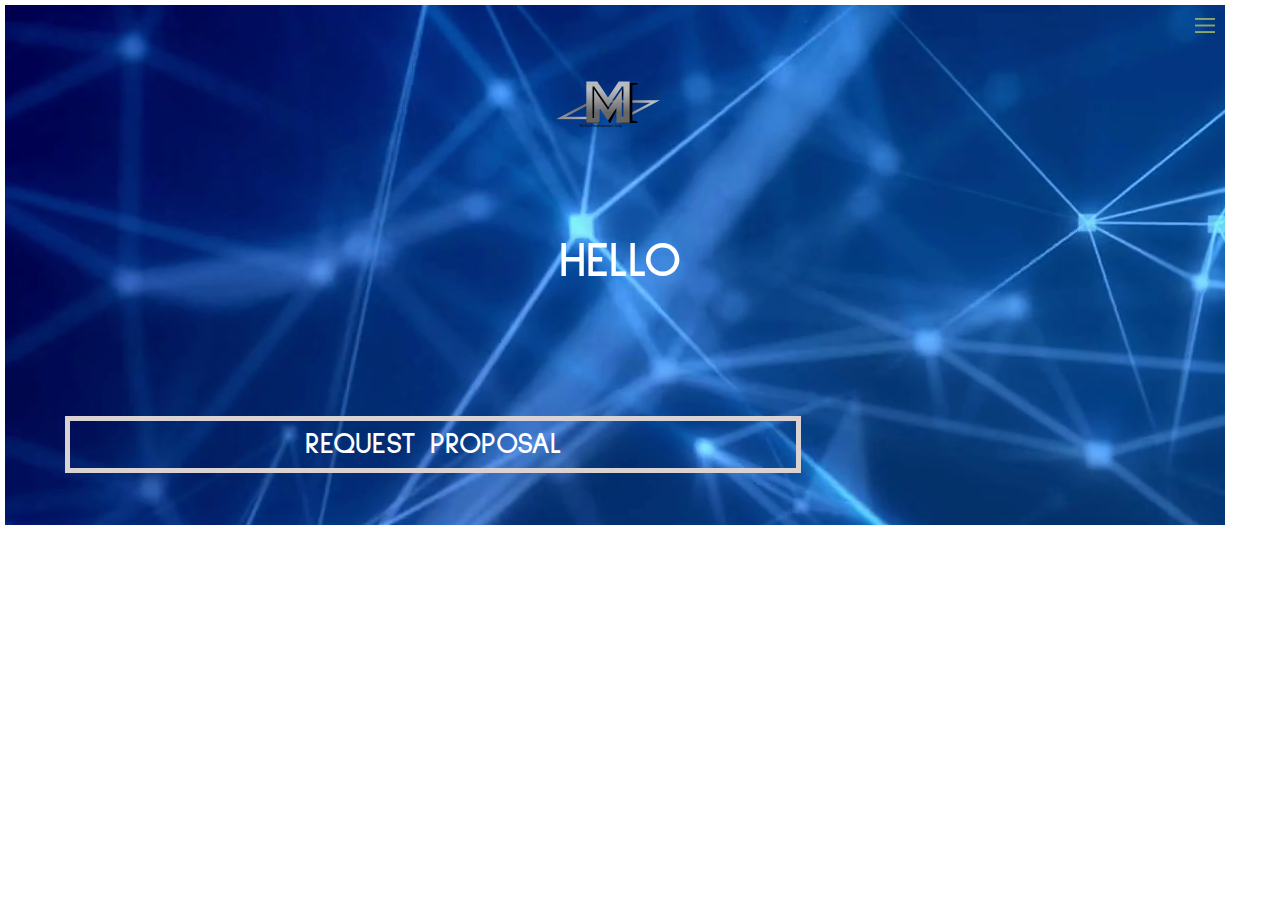
==== portfolio.html @ 7f3394c4 "Done 3/4 of mobile website" ====
<html lang="en">
<head>
    <meta charset="UTF-8">
    <meta name="viewport" content="width=device-width, initial-scale=1.0">
    <meta http-equiv="X-UA-Compatible" content="ie=edge">
    <link rel="stylesheet" href="css/main.css">
    <link href="https://fonts.googleapis.com/css?family=Roboto+Condensed&display=swap" rel="stylesheet">
    <link href="https://fonts.googleapis.com/css?family=Sulphur+Point&display=swap" rel="stylesheet">
    <title>Portfolio</title>
</head>
<body>
    <div class="container">
            <header class="mainHeader">
                    <nav class="MainNav">
                            <button id="button"></button>
    
                     <div id="burgerCon">
                     <ul id="burgerMenu">
                        <li><a href="index.html">Home</a></li>
                        <li><a href="portfolio.html">Portfolio</a></li>
                    </ul>
                    </div>
                    </nav>
                    <div class="logo">
                            <img src="images/portfolio_metallic.svg" alt="logo">
                        </div>
                <h2>HELLO</h2>
                <h3>REQUEST PROPOSAL</h3>
            </header>
---- css/main.css ----
.container {
  max-width: 1200px;
  margin: 0px 0 20px 0px;
  padding: 5px;
  font-family: 'Sulphur Point', sans-serif;
}

body {
  margin: 0 auto;
  font-family: 'Sulphur Point', sans-serif;
  color: white;
}

.mainHeader {
  background-image: url(../images/bkg.png);
  width: 100%;
  background-repeat: no-repeat;
  height: 500px;
  padding: 10px;
  margin-bottom: 50px;
}

.mainHeader .mainNav {
  display: -webkit-box;
  display: -ms-flexbox;
  display: flex;
  -webkit-box-orient: vertical;
  -webkit-box-direction: normal;
      -ms-flex-direction: column;
          flex-direction: column;
}

.mainHeader .mainNav button {
  background: url(../images/menu.svg) center no-repeat;
  width: 20px;
  height: 20px;
  border: 0;
  -webkit-transition: all 400ms ease;
  transition: all 400ms ease;
  margin-left: auto;
  /*push menu to the far right*/
}

.mainHeader .mainNav button.expanded {
  -webkit-transform: rotate(90deg);
          transform: rotate(90deg);
}

.mainHeader .mainNav li a {
  display: block;
  padding: 10px 0 10px 0;
  /*trbl*/
  color: #8ea76d;
  text-align: center;
}

.mainHeader .mainNav li {
  border-bottom: 1px solid #efefef;
}

.mainHeader .mainNav li:first-child {
  border-top: 1px solid #efefef;
}

.mainHeader .mainNav li:last-child {
  margin-bottom: 10px;
}

.mainHeader #burgerCon {
  margin-top: 20px;
  display: none;
}

.mainHeader #burgerCon.slideToggle {
  display: block;
}

.mainHeader h2 {
  text-align: center;
  font-size: 50px;
  margin-left: 10px;
}

.mainHeader h3 {
  text-align: center;
  margin-top: 120px;
  border: 5px solid #dad3d3;
  width: 60%;
  margin-left: 50px;
  font-size: 30px;
  padding: 3px;
  margin-bottom: 50px;
}

.mainHeader .logo {
  margin-right: auto;
}

.mainHeader .logo img {
  width: 100%;
  height: 150px;
}

.content {
  margin-top: 20px;
  color: black;
}

.content .info h2 {
  font-size: 30px;
  text-align: center;
  margin-top: 20px;
  margin-bottom: 50px;
}

.content .info h3 {
  font-size: 23px;
  text-align: center;
  margin-top: 20px;
  text-decoration: underline;
  border-bottom-color: 2px solid;
  border-bottom-color: #e922a6;
  margin-bottom: 30px;
}

.content .info .text {
  text-align: center;
  padding: 5px;
  font-size: 18px;
  margin-right: 15px;
  margin-left: 15px;
  margin-bottom: 30px;
}

.content-two {
  margin-top: 40px;
}

.content-two .info-two img {
  width: 100%;
}

.content-two .info-two a {
  -webkit-box-align: center;
      -ms-flex-align: center;
          align-items: center;
  color: black;
  -webkit-box-pack: center;
      -ms-flex-pack: center;
          justify-content: center;
}

#mainContact {
  text-align: center;
  color: black;
  font-family: 'Sulphur Point', sans-serif;
}

#mainContact h2 {
  text-align: center;
  font-size: 30px;
}

#mainContact input[type=text], #mainContact select, #mainContact textarea {
  width: 100%;
  display: block;
  margin-top: 20px;
  margin-left: 10px;
  margin-bottom: 20px;
  padding: 10px;
  background-color: #efefef;
  border: 1px solid #999;
  -webkit-box-shadow: 5px 5px 5px rgba(60, 60, 60, 0.2) inset;
          box-shadow: 5px 5px 5px rgba(60, 60, 60, 0.2) inset;
}
/*# sourceMappingURL=main.css.map */
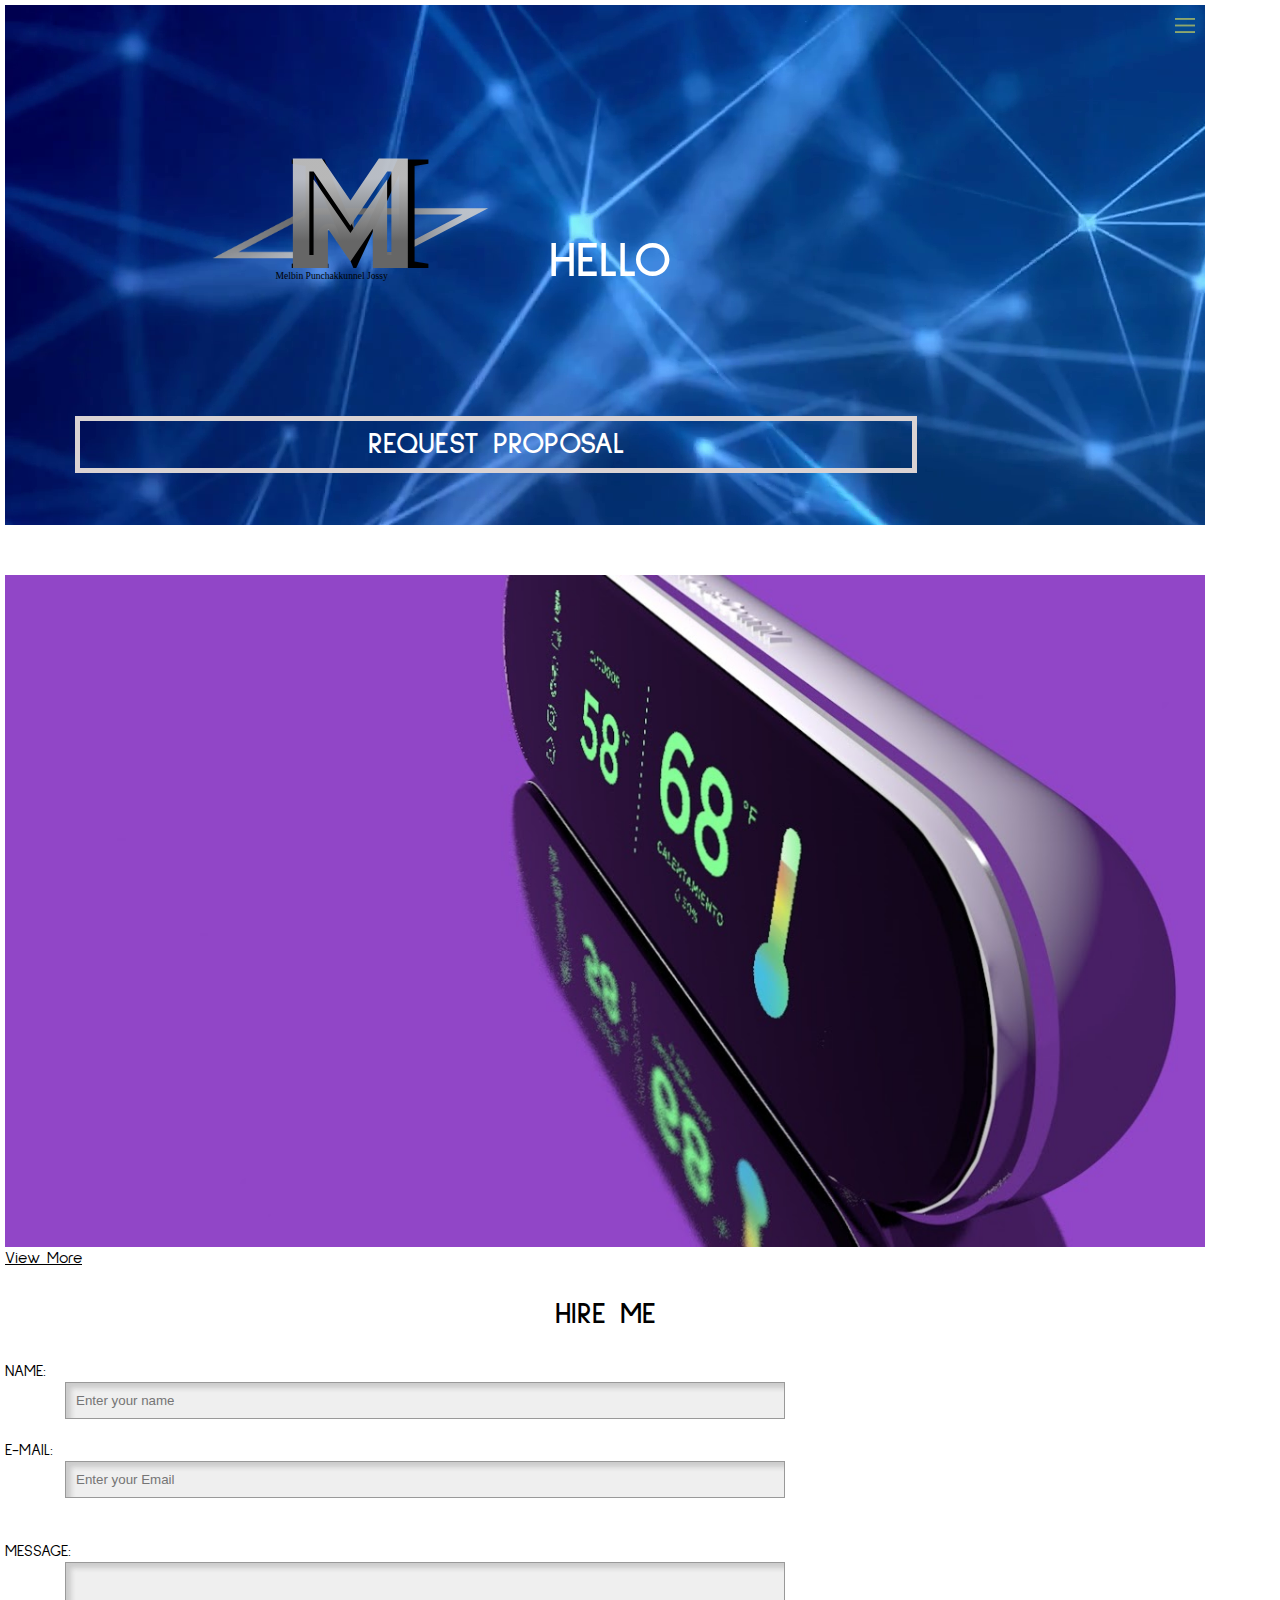
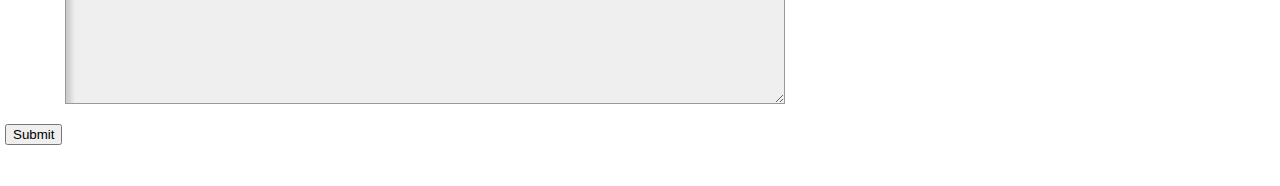
==== commit 99757956: "made some changes" ====
--- a/portfolio.html
+++ b/portfolio.html
@@ -27,5 +27,37 @@
                 <h2>HELLO</h2>
                 <h3>REQUEST PROPOSAL</h3>
             </header>
+            <section class="content-two">
+                <div class="info-two">
+                    <img src="images/resume_bg.jpg" alt="resume">
+                    <a href="#">View More</a>
+                </div>
+            </section>
 
+            <section id="mainContact"> 
+                    <h2>HIRE ME</h2>
+            <section class="contactArea">
+                <form class="contactForm" action="form.php" method="post">
+                        <label class="tags" for="name">NAME:</label>
+                        <input type="text" required id="name" name="fullName" size="30" placeholder="Enter your name">
+                        
+                        <label class="tags" for="email">E-MAIL:</label>
+                        <input type="text" required id="email" size="30" placeholder="Enter your Email">
+    
+                          <br>
+                        
+                        <label for="comment">MESSAGE: </label>
+                        <textarea name="comments" id="comment" required cols="50" rows="8"></textarea>
+                        
+                        <!-- <label for="human">Enter Code Below: (required)</label>
+                        <input type="text" required id="human" size="30" placeholder="CapTcHA"> -->
+                       
+                        <input id="submit" type="submit" value="Submit">
+                </form>
+        </section>
+     
+</div>
+<script src="js/main.js"></script>
+</body>
+</html>
     --- a/css/main.css
+++ b/css/main.css
@@ -13,7 +13,12 @@
 
 .mainHeader {
   background-image: url(../images/bkg.png);
-  width: 100%;
+  -webkit-box-align: center;
+      -ms-flex-align: center;
+          align-items: center;
+  -webkit-box-pack: center;
+      -ms-flex-pack: center;
+          justify-content: center;
   background-repeat: no-repeat;
   height: 500px;
   padding: 10px;
@@ -93,12 +98,9 @@
 }
 
 .mainHeader .logo {
-  margin-right: auto;
-}
-
-.mainHeader .logo img {
+  margin-bottom: 40px;
+  height: 150px;
   width: 100%;
-  height: 150px;
 }
 
 .content {
@@ -106,7 +108,7 @@
   color: black;
 }
 
-.content .info h2 {
+.content h2 {
   font-size: 30px;
   text-align: center;
   margin-top: 20px;
@@ -141,17 +143,11 @@
 }
 
 .content-two .info-two a {
-  -webkit-box-align: center;
-      -ms-flex-align: center;
-          align-items: center;
   color: black;
-  -webkit-box-pack: center;
-      -ms-flex-pack: center;
-          justify-content: center;
+  text-align: center;
 }
 
 #mainContact {
-  text-align: center;
   color: black;
   font-family: 'Sulphur Point', sans-serif;
 }
@@ -162,10 +158,9 @@
 }
 
 #mainContact input[type=text], #mainContact select, #mainContact textarea {
-  width: 100%;
+  width: 60%;
   display: block;
-  margin-top: 20px;
-  margin-left: 10px;
+  margin-left: 60px;
   margin-bottom: 20px;
   padding: 10px;
   background-color: #efefef;
@@ -173,4 +168,57 @@
   -webkit-box-shadow: 5px 5px 5px rgba(60, 60, 60, 0.2) inset;
           box-shadow: 5px 5px 5px rgba(60, 60, 60, 0.2) inset;
 }
+
+@media screen and (min-width: 380px) {
+  .mainHeader h3 {
+    margin-left: 65px;
+  }
+  .mainHeader .logo {
+    width: 60%;
+    margin: 0 0 20px 0;
+  }
+}
+
+@media screen and (min-width: 440px) {
+  .mainHeader h3 {
+    margin-left: 60px;
+    width: 70%;
+  }
+}
+
+@media screen and (min-width: 600px) {
+  .content .flex {
+    display: -webkit-box;
+    display: -ms-flexbox;
+    display: flex;
+    -webkit-box-orient: horizontal;
+    -webkit-box-direction: normal;
+        -ms-flex-direction: row;
+            flex-direction: row;
+    -ms-flex-pack: distribute;
+        justify-content: space-around;
+  }
+  .content .flex .info .text {
+    padding: 5px;
+    text-align: center;
+    width: 300px;
+  }
+  .content .flex2 {
+    display: -webkit-box;
+    display: -ms-flexbox;
+    display: flex;
+    -webkit-box-orient: horizontal;
+    -webkit-box-direction: normal;
+        -ms-flex-direction: row;
+            flex-direction: row;
+    -webkit-box-pack: space-evenly;
+        -ms-flex-pack: space-evenly;
+            justify-content: space-evenly;
+  }
+  .content .flex2 .info .text {
+    padding: 5px;
+    text-align: center;
+    width: 300px;
+  }
+}
 /*# sourceMappingURL=main.css.map */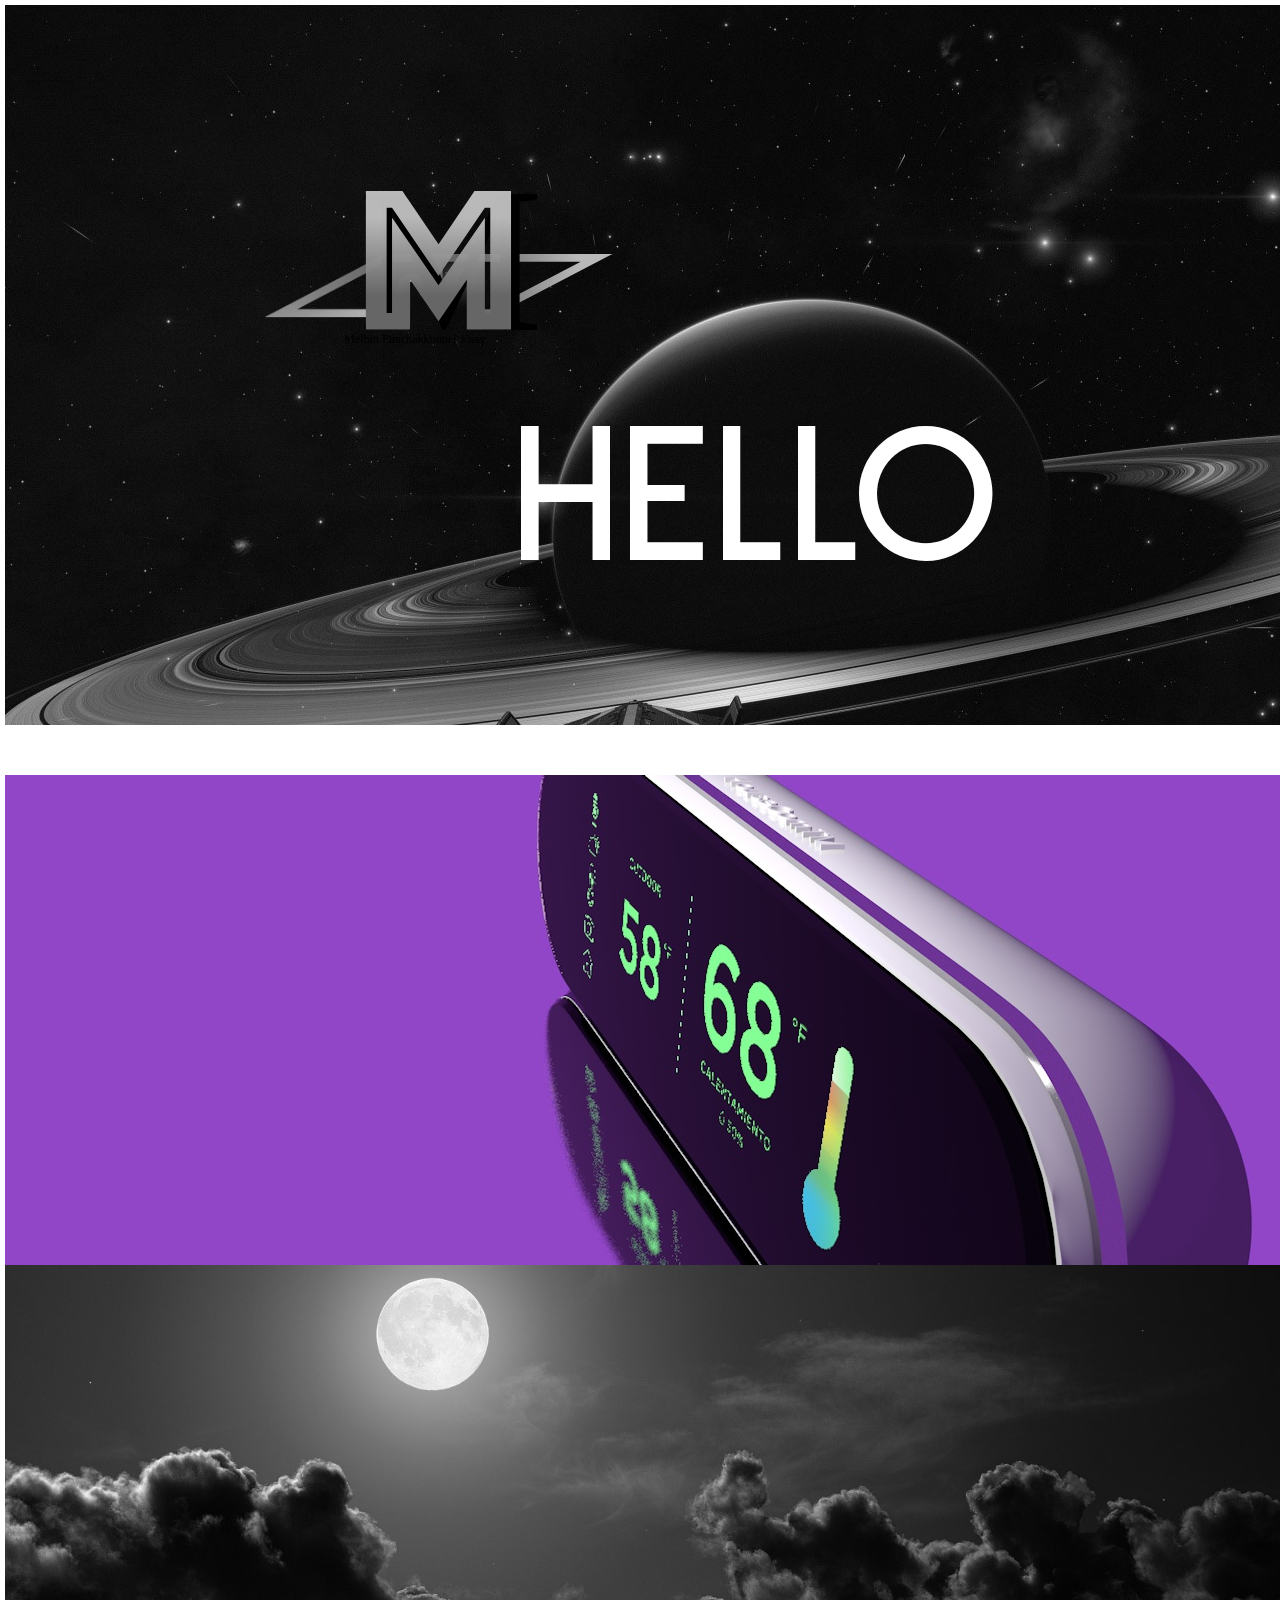
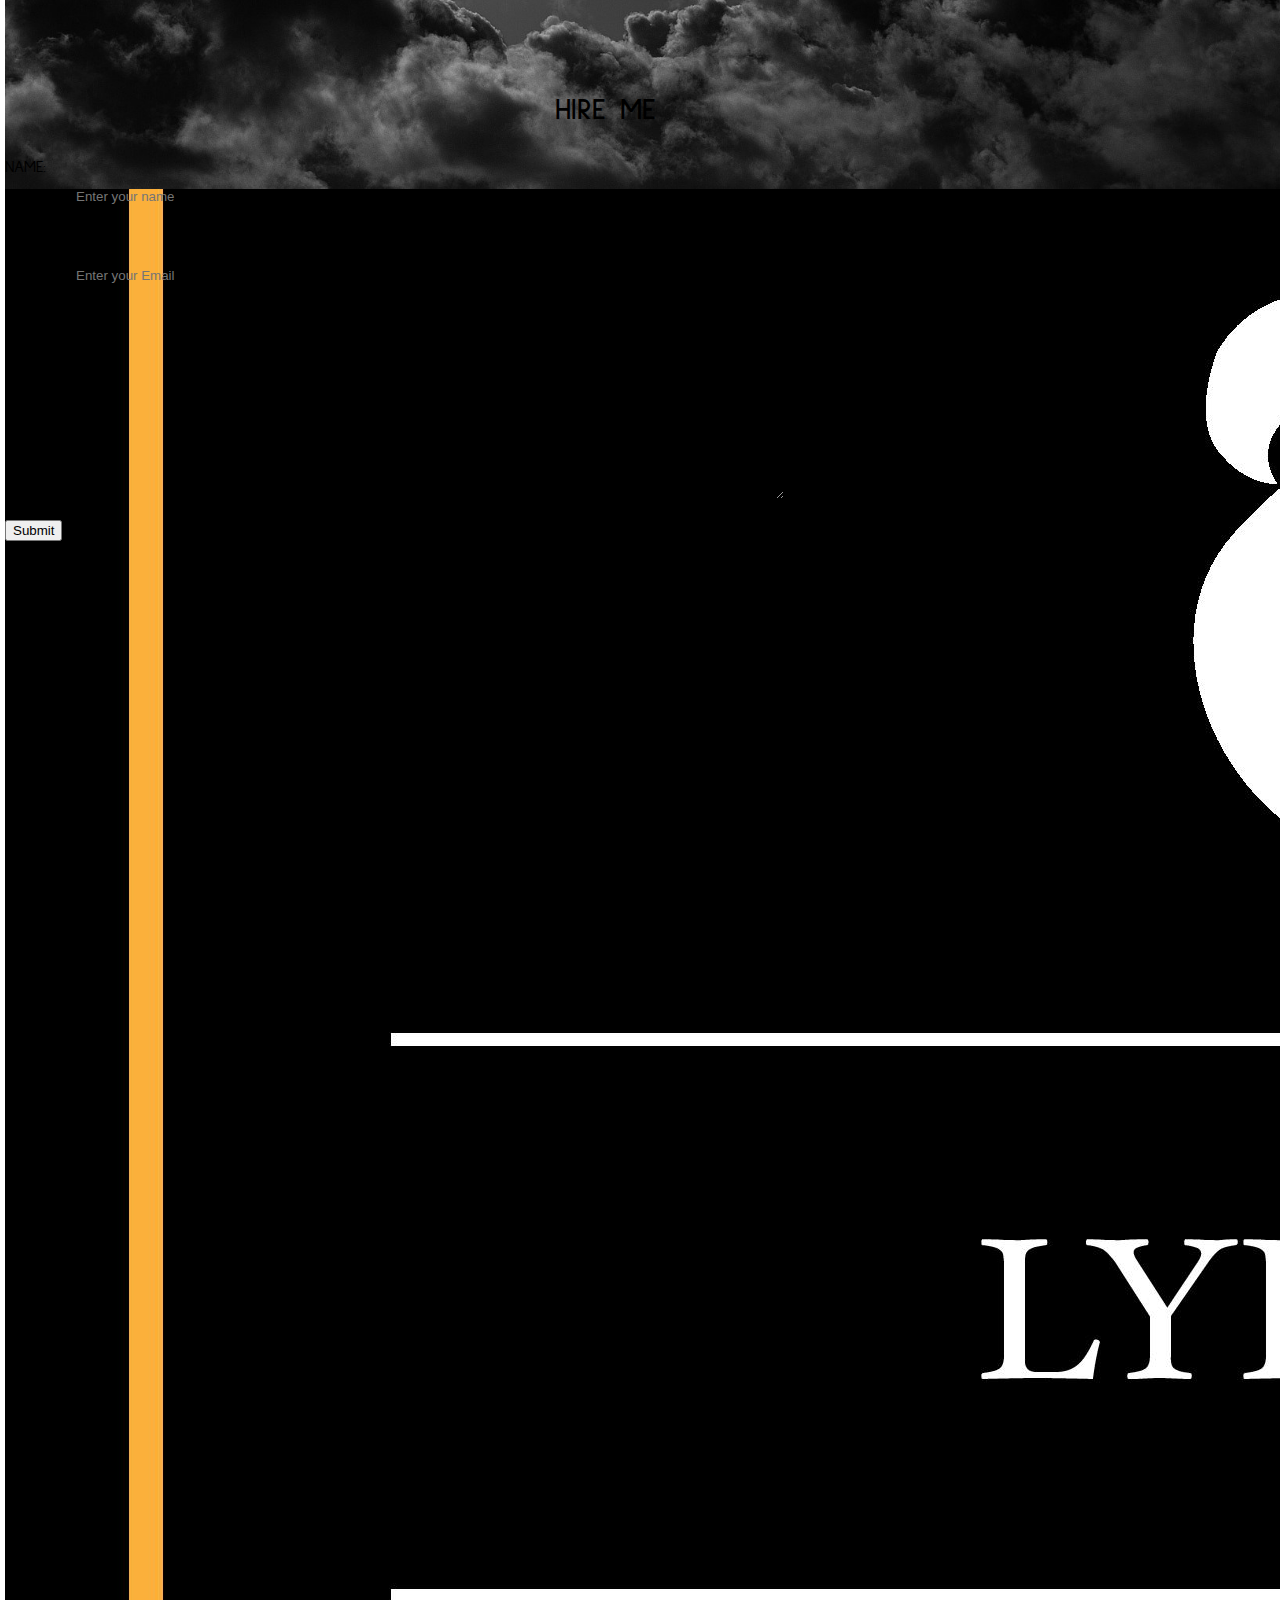
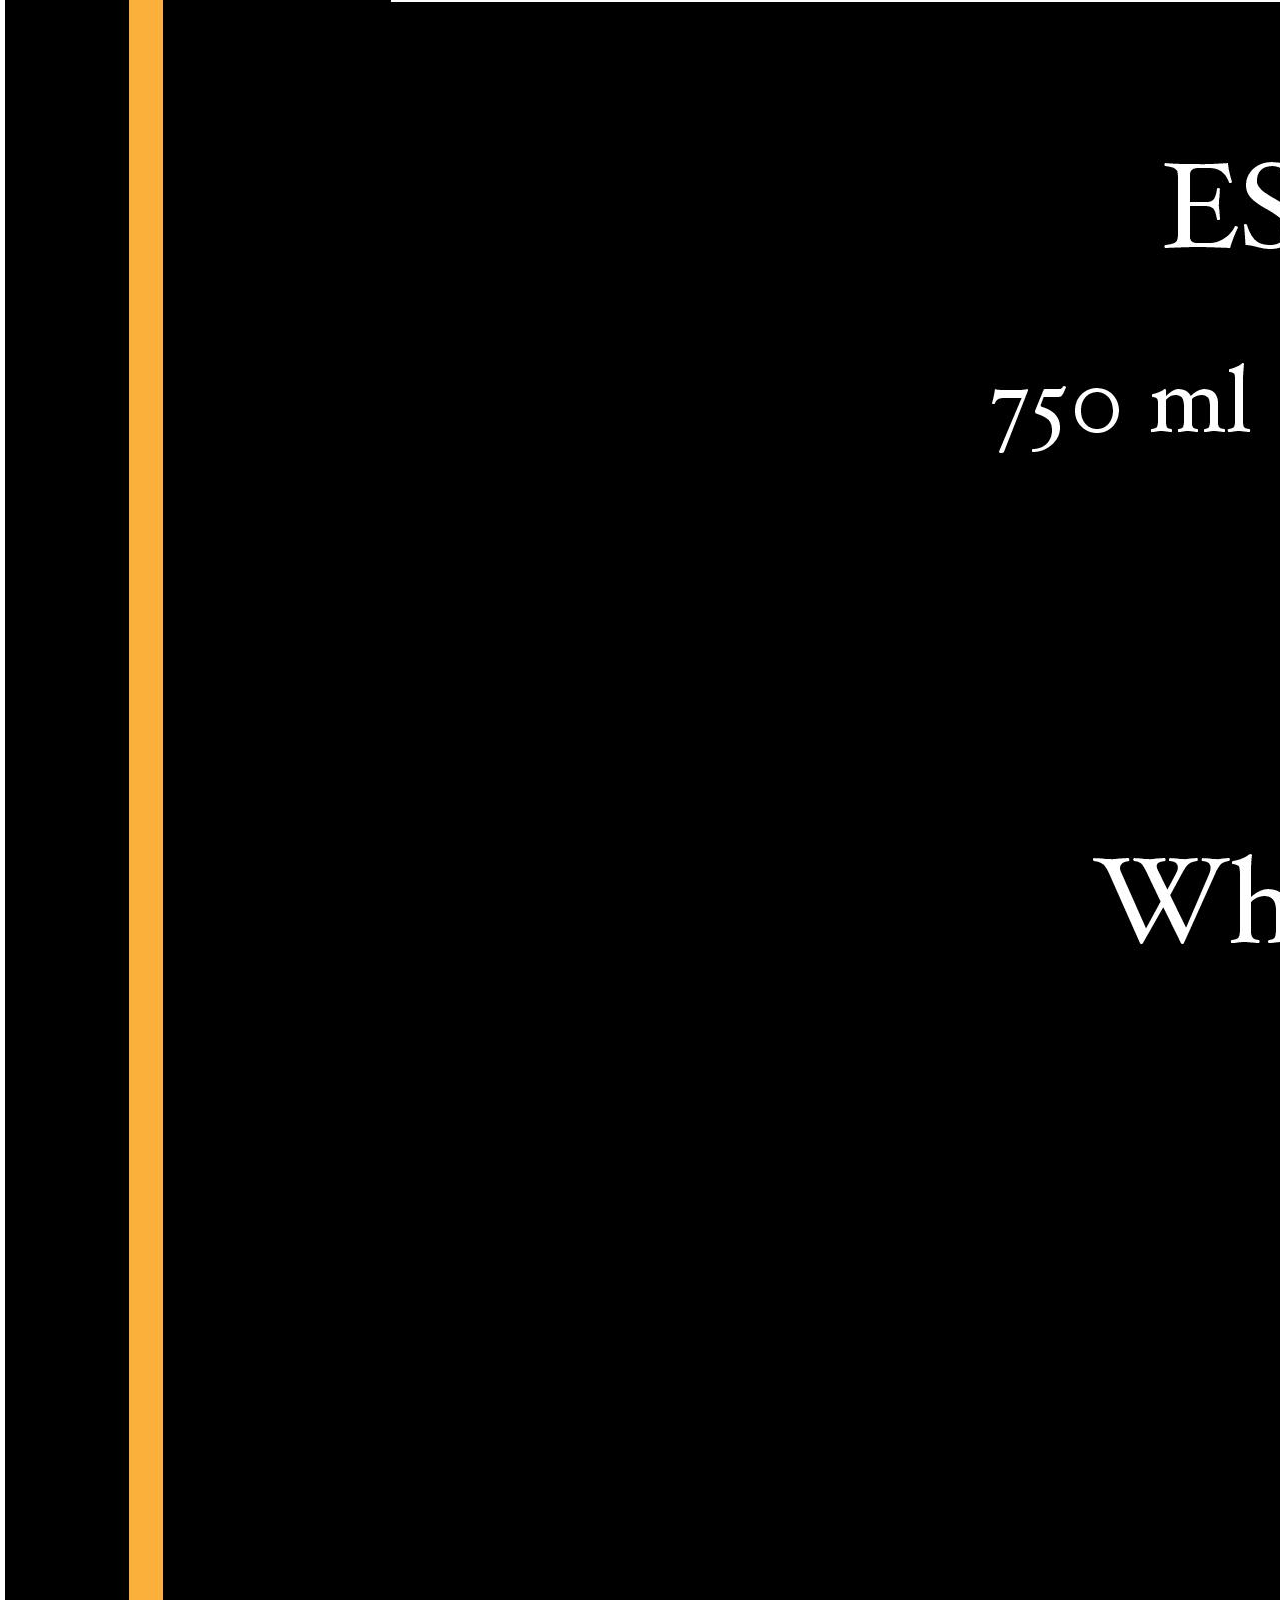
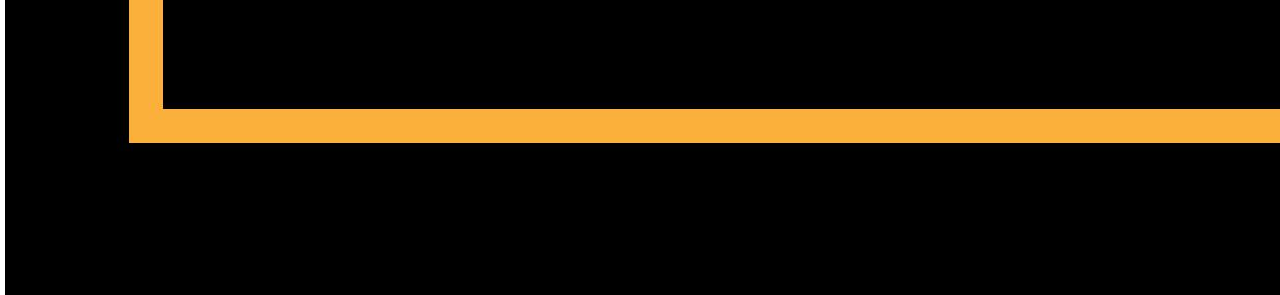
==== commit 3df79ca1: "added portfolio images" ====
--- a/portfolio.html
+++ b/portfolio.html
@@ -27,6 +27,13 @@
                 <h2>HELLO</h2>
                 <h3>REQUEST PROPOSAL</h3>
             </header>
+
+            <section class="works">
+                <div class="info-work">
+                    <img src="images/housecom.jpg" alt="peice1">
+                    <img src="images/label.jpg">
+                </div>
+            </section>
             <section class="content-two">
                 <div class="info-two">
                     <img src="images/resume_bg.jpg" alt="resume">
--- a/css/main.css
+++ b/css/main.css
@@ -23,6 +23,7 @@
   height: 500px;
   padding: 10px;
   margin-bottom: 50px;
+  width: fit-content;
 }
 
 .mainHeader .mainNav {
@@ -86,6 +87,13 @@
   margin-left: 10px;
 }
 
+.mainHeader h2:hover {
+  -webkit-transform: scale(1.3);
+  -ms-transform: scale(1.3);
+  transform: scale(1.3);
+  transition: all .5s linear
+}
+
 .mainHeader h3 {
   text-align: center;
   margin-top: 120px;
@@ -97,6 +105,10 @@
   margin-bottom: 50px;
 }
 
+.mainHeader h3:hover {
+  background: red;
+}
+
 .mainHeader .logo {
   margin-bottom: 40px;
   height: 150px;
@@ -114,6 +126,8 @@
   margin-top: 20px;
   margin-bottom: 50px;
 }
+
+
 
 .content .info h3 {
   font-size: 23px;
@@ -136,6 +150,10 @@
 
 .content-two {
   margin-top: 40px;
+}
+
+.content-two .info-two {
+  background-image: url(../images/resume_bg.jpg);
 }
 
 .content-two .info-two img {
@@ -167,6 +185,10 @@
   border: 1px solid #999;
   -webkit-box-shadow: 5px 5px 5px rgba(60, 60, 60, 0.2) inset;
           box-shadow: 5px 5px 5px rgba(60, 60, 60, 0.2) inset;
+}
+
+.works .info-work {
+  height: 50%;
 }
 
 @media screen and (min-width: 380px) {
@@ -221,4 +243,53 @@
     width: 300px;
   }
 }
-/*# sourceMappingURL=main.css.map */+/*# sourceMappingURL=main.css.map */
+
+@media screen and (min-width: 600px) {
+  .mainHeader {
+    width: 1490px;
+    height: 700px;     
+    }
+
+    .mainHeader h2 {
+      text-align: center;
+      font-size: 200px;
+      margin-right: 20px;
+      margin-top: 180px;
+    }
+
+    .mainHeader h3 {
+      margin-left: auto;
+      margin-bottom: 100px;
+      width: 20%;
+    }
+
+    .content h2 {
+      font-size: 70px;
+      text-align: center;
+      margin-left: 320px;
+    }
+
+    .content .flex {
+      margin-left: 300px;
+    }
+
+    .content .flex2 {
+      margin-left: 300px;
+      margin-top: 60px;
+    }
+
+    .content-two .info-two {
+      width: 1510px;
+      height: 400px;
+    }
+
+    .content-two .info-two h2 {
+      color: white;
+      margin-left: 480px;
+      font-size: 50px;
+      padding: 120px;
+    }
+  }
+}
+
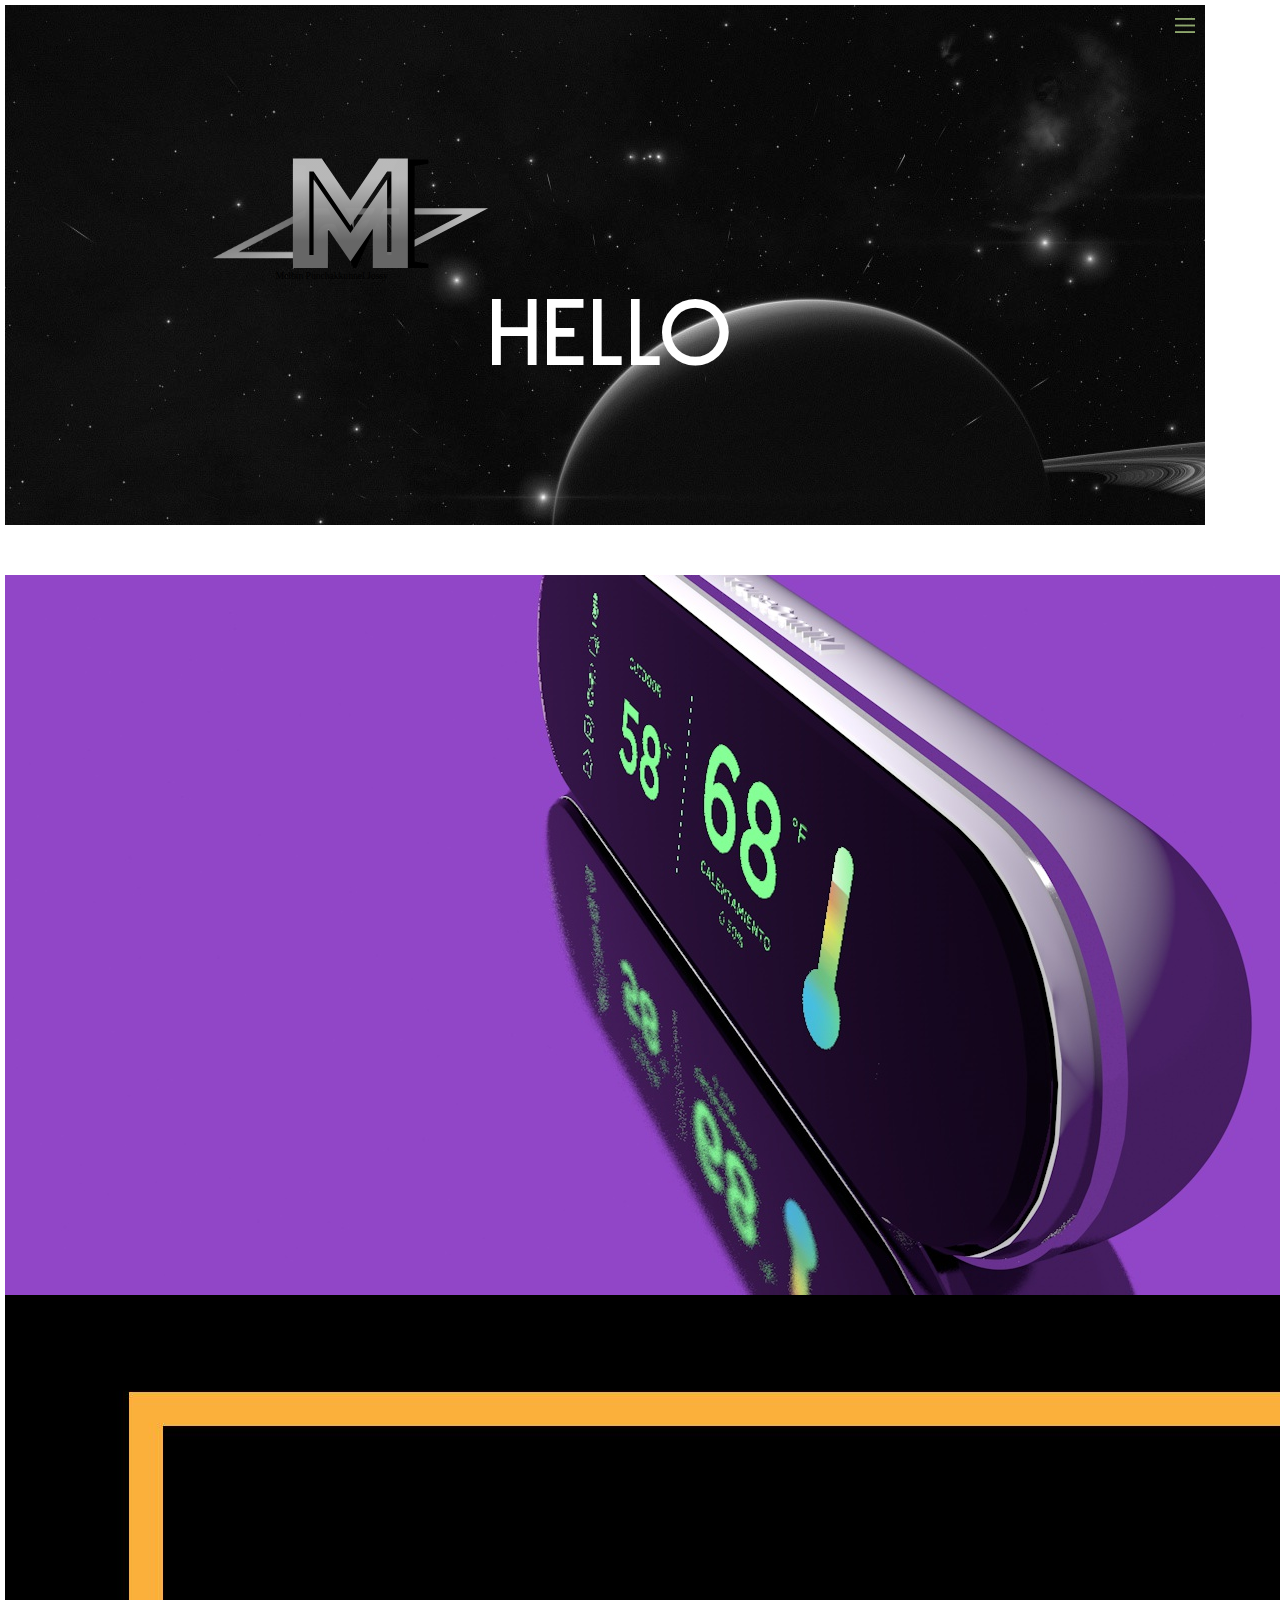
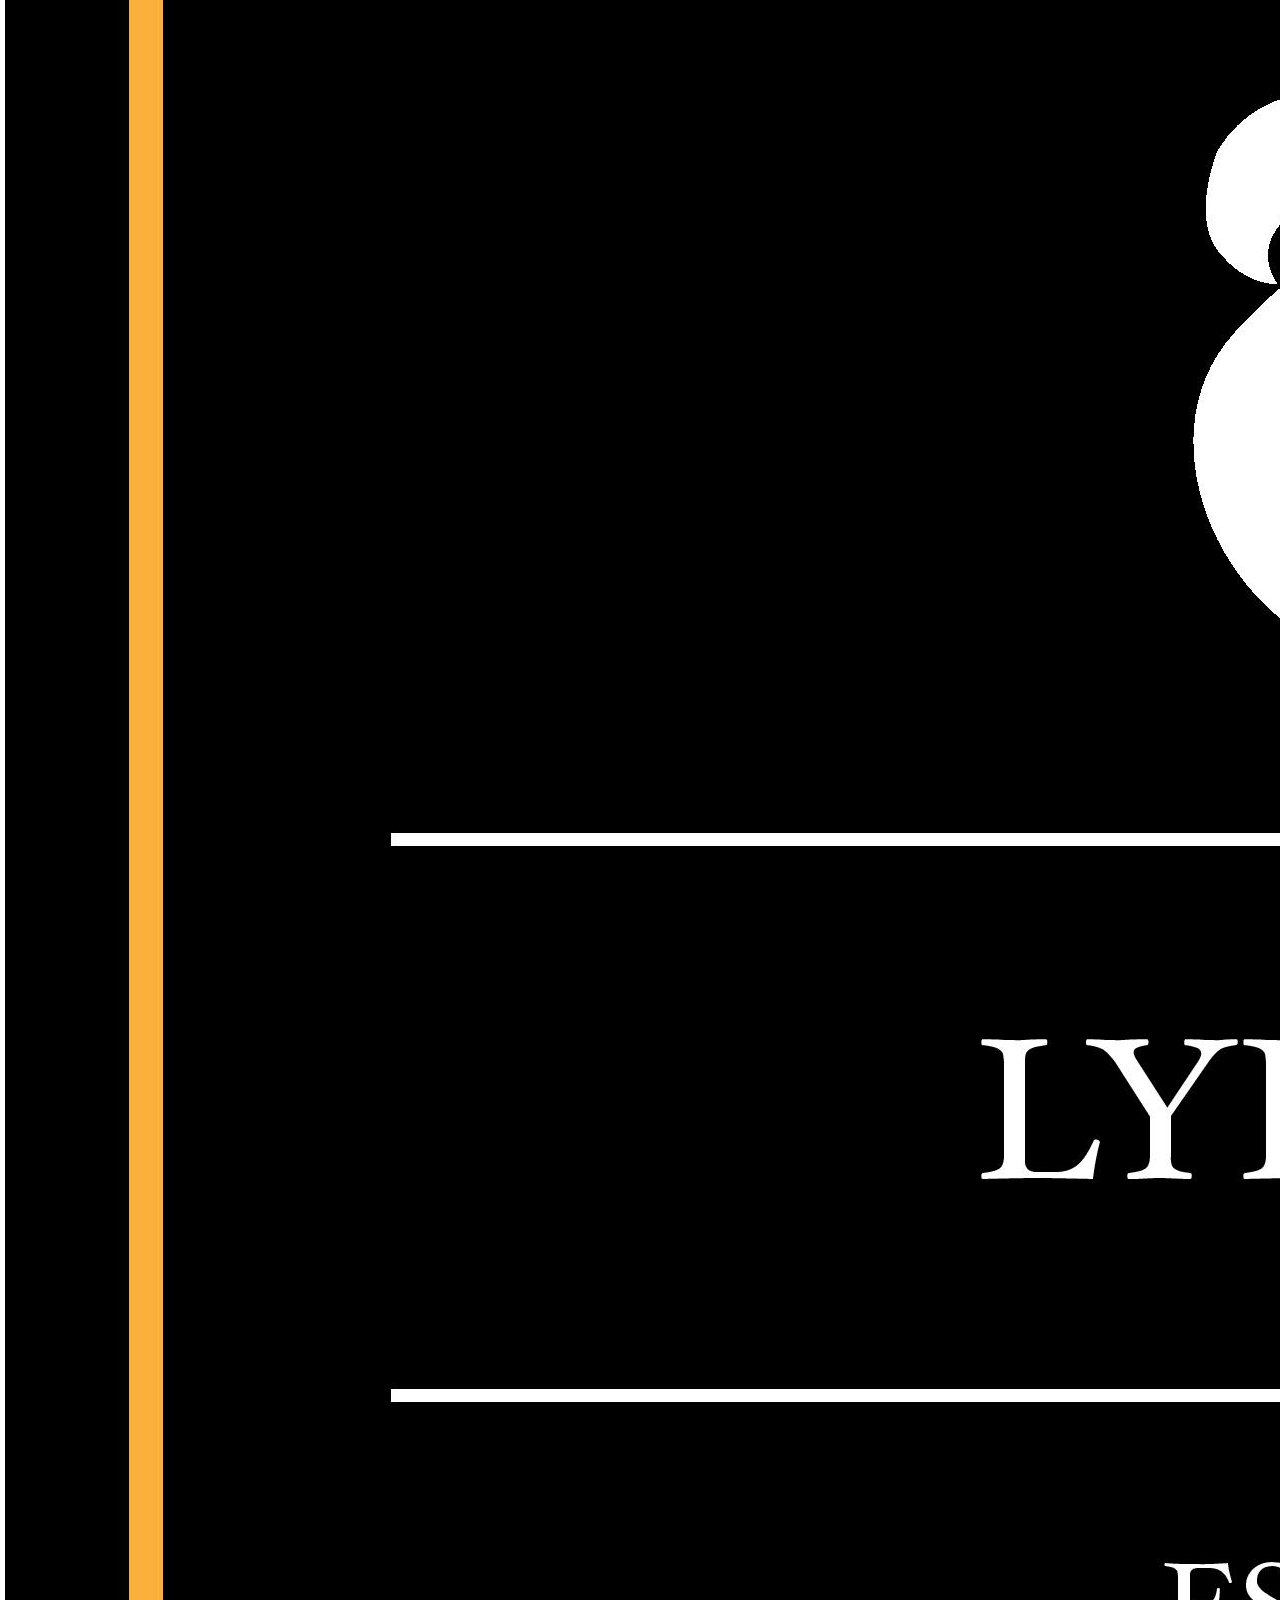
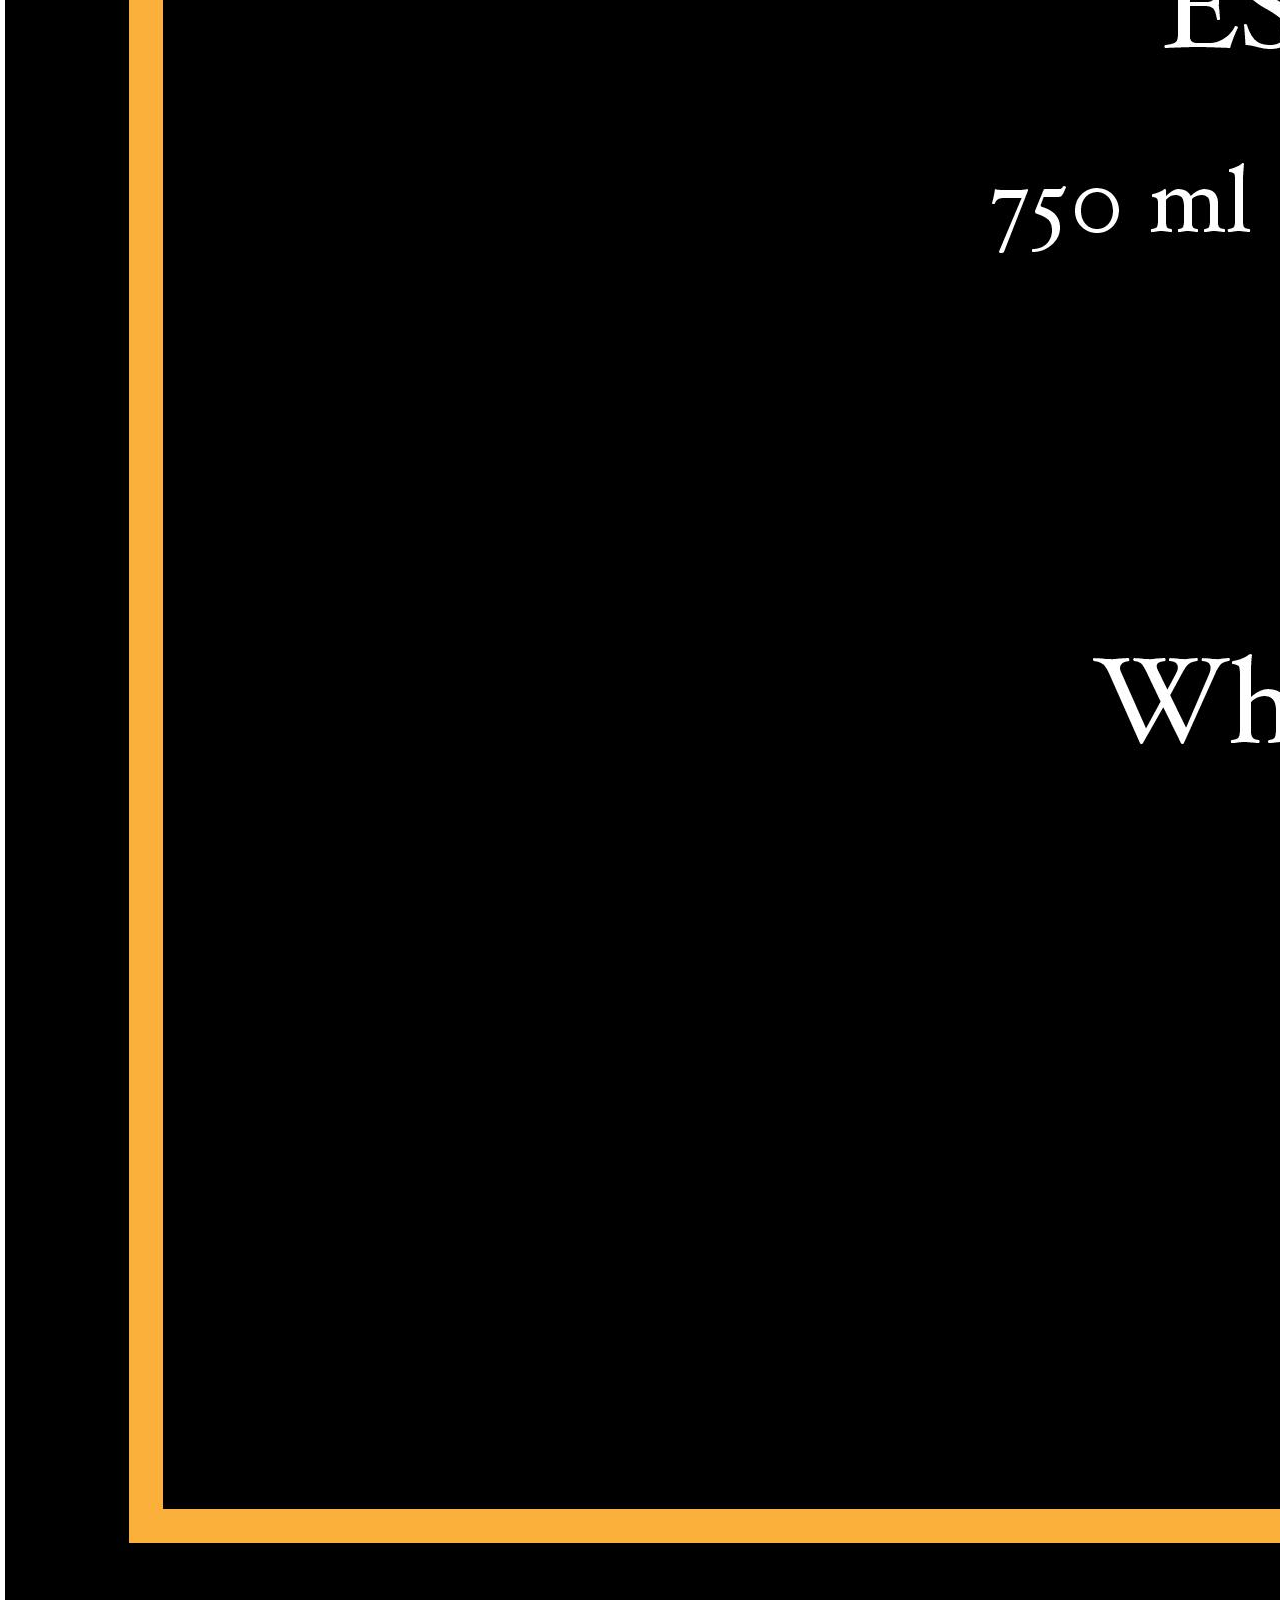
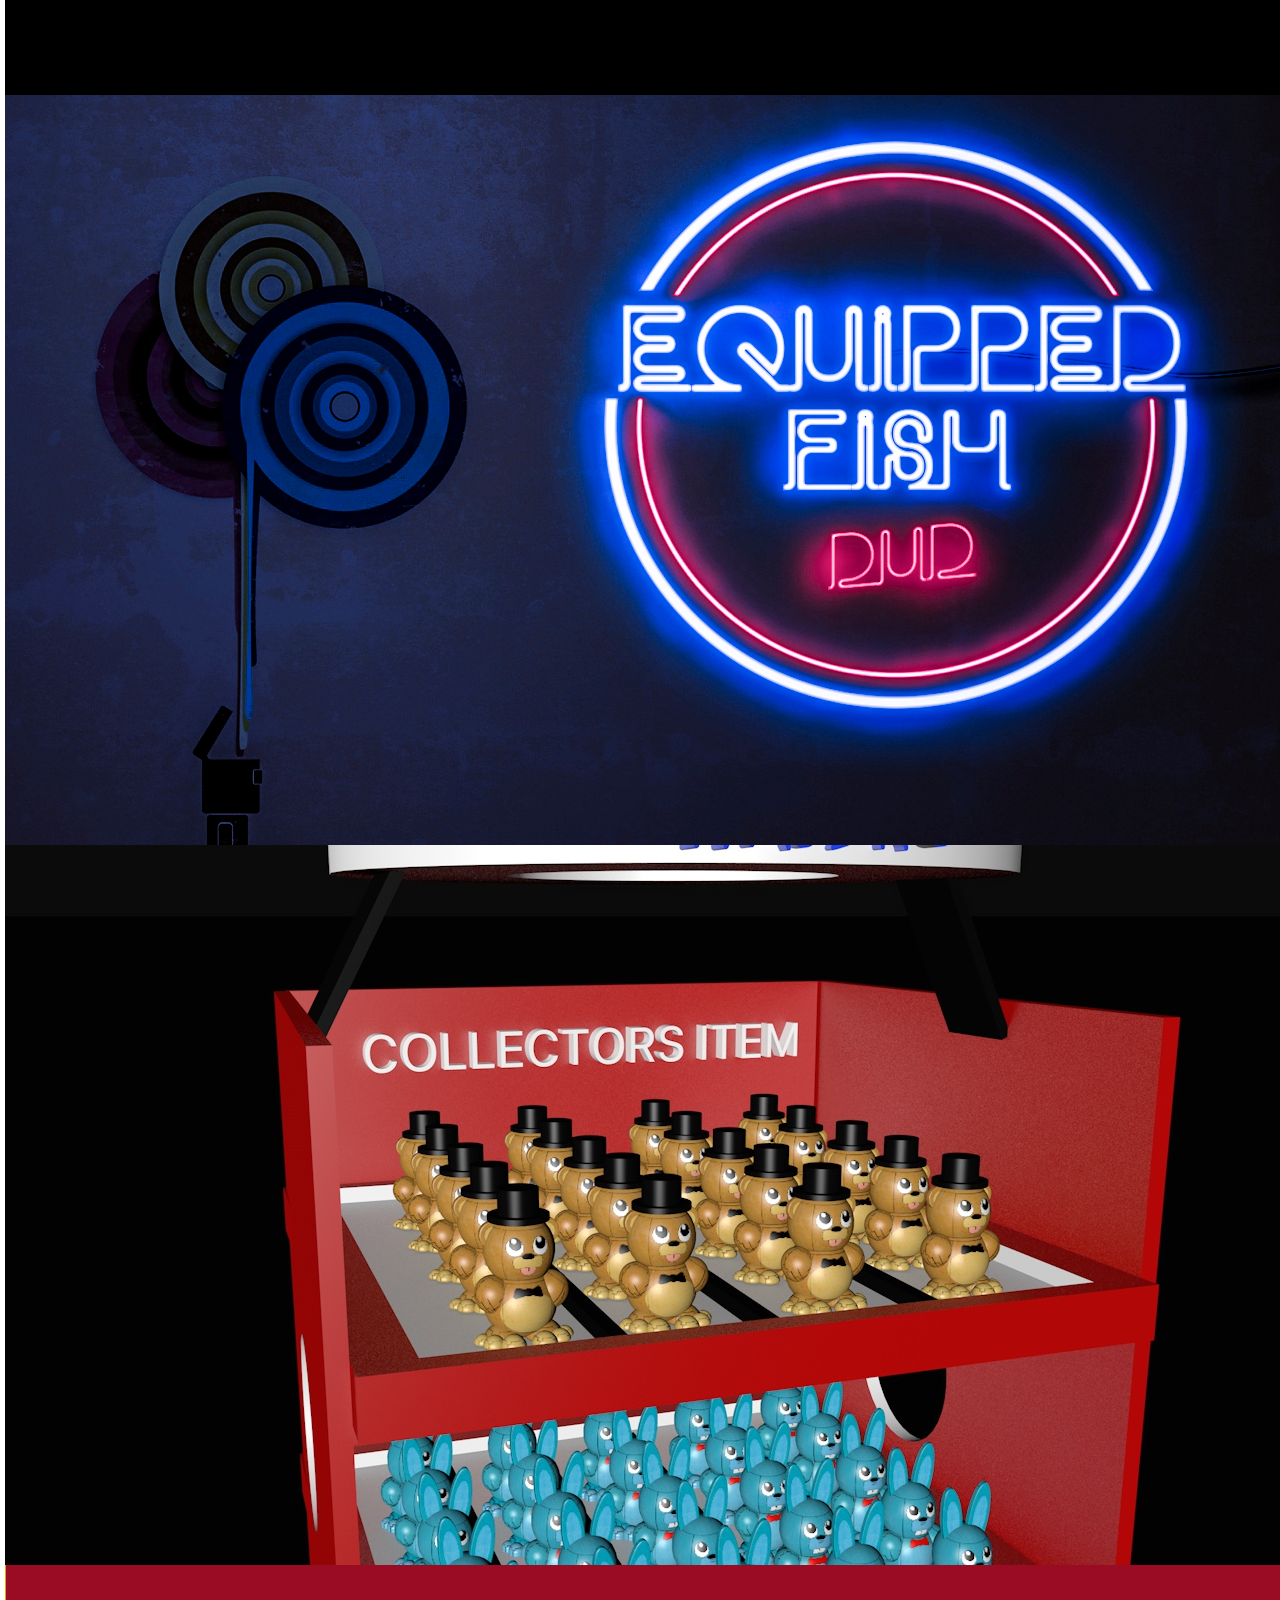
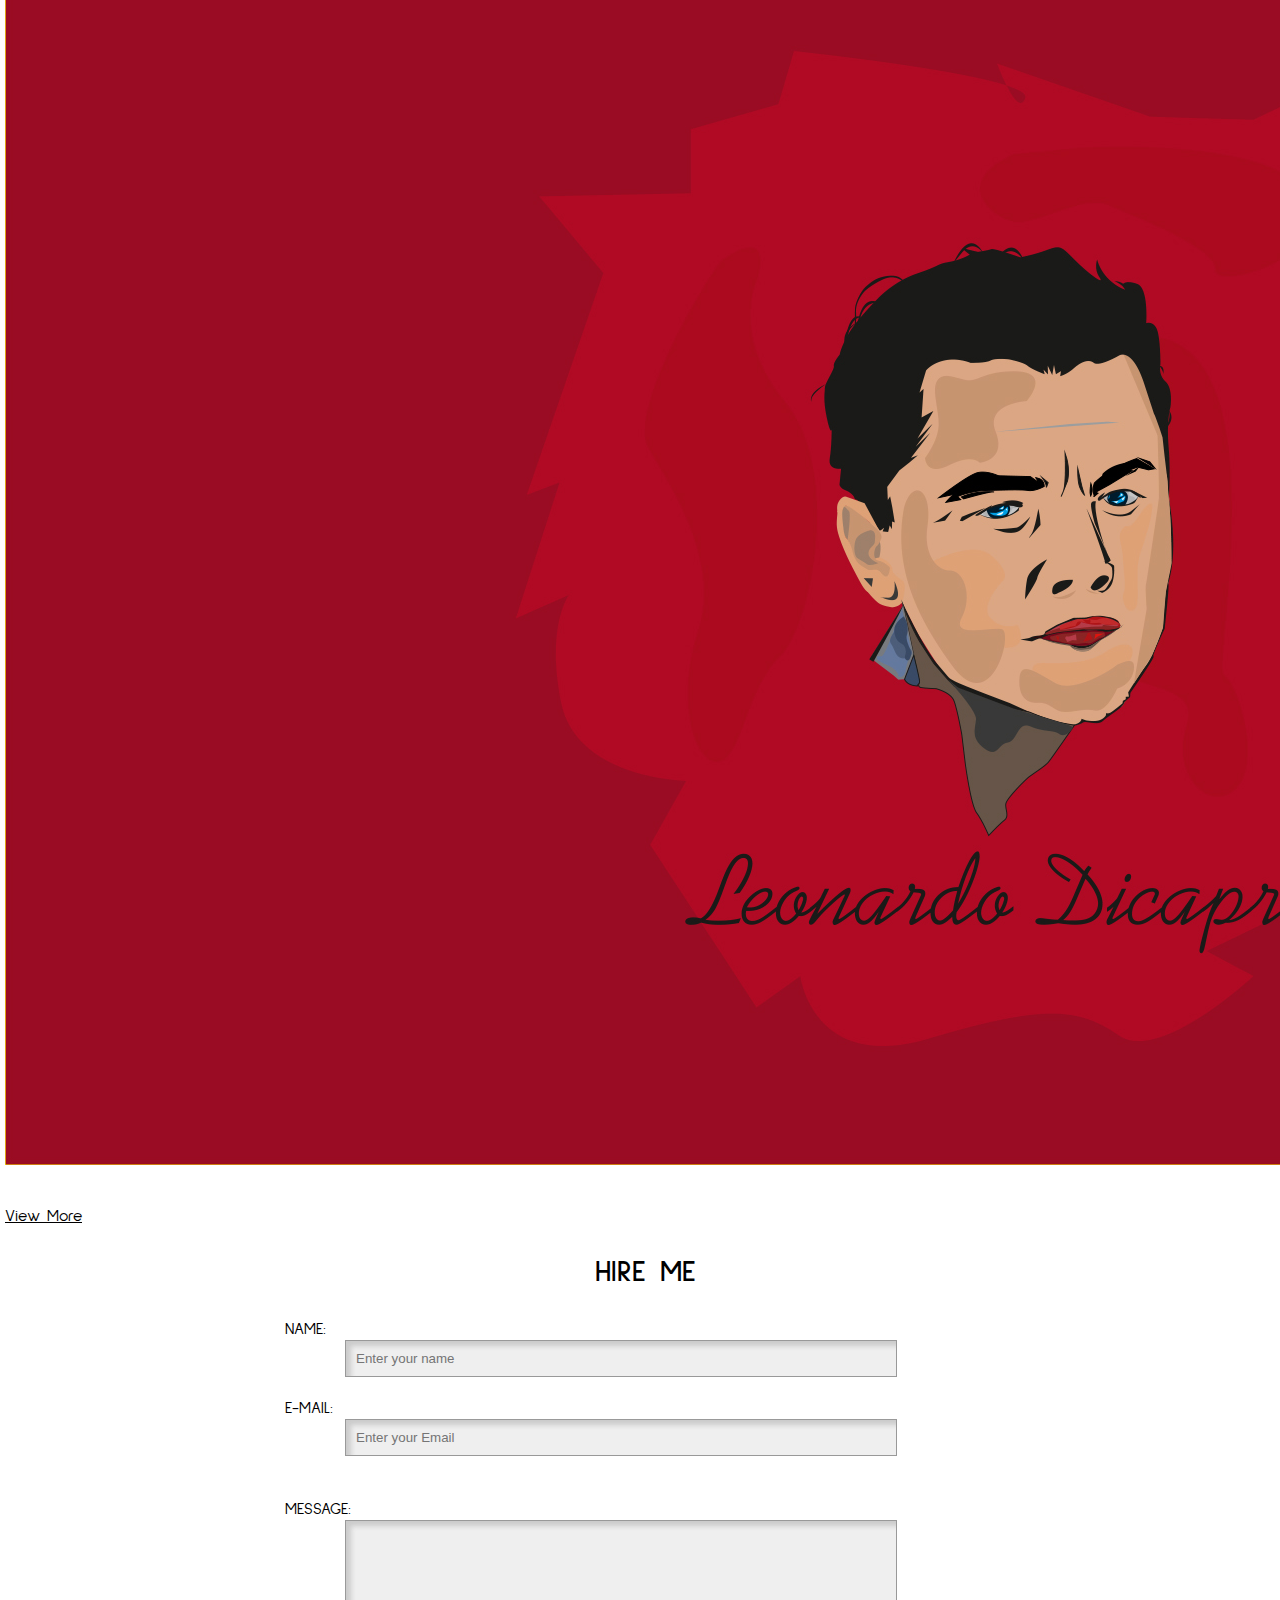
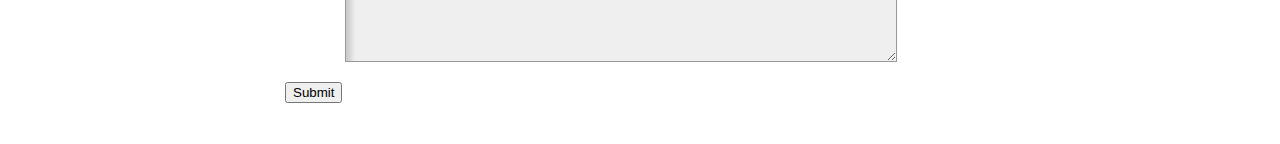
==== commit 9320cba1: "Added animation" ====
--- a/portfolio.html
+++ b/portfolio.html
@@ -31,12 +31,15 @@
             <section class="works">
                 <div class="info-work">
                     <img src="images/housecom.jpg" alt="peice1">
-                    <img src="images/label.jpg">
+                    <img src="images/label.jpg" alt="peice2">
+                    <img src="images/gamertag_design.jpg" alt="peice3">
+                    <img src="images/mockup_standing4.jpg" alt="peice4">
+                    <img src="images/leo.jpg" alt="peice5">
                 </div>
             </section>
             <section class="content-two">
                 <div class="info-two">
-                    <img src="images/resume_bg.jpg" alt="resume">
+                    <!-- <img src="images/resume_bg.jpg" alt="resume"> -->
                     <a href="#">View More</a>
                 </div>
             </section>
--- a/css/main.css
+++ b/css/main.css
@@ -1,3 +1,7 @@
+.hidden {
+  display: none;
+}
+
 .container {
   max-width: 1200px;
   margin: 0px 0 20px 0px;
@@ -23,7 +27,6 @@
   height: 500px;
   padding: 10px;
   margin-bottom: 50px;
-  width: fit-content;
 }
 
 .mainHeader .mainNav {
@@ -89,9 +92,15 @@
 
 .mainHeader h2:hover {
   -webkit-transform: scale(1.3);
-  -ms-transform: scale(1.3);
   transform: scale(1.3);
-  transition: all .5s linear
+  -webkit-transition: all .3s ease;
+  transition: all .3s ease;
+}
+
+.mainHeader h3:hover {
+  background: red;
+  -webkit-transition: all .3s ease;
+  transition: all .3s ease;
 }
 
 .mainHeader h3 {
@@ -105,10 +114,6 @@
   margin-bottom: 50px;
 }
 
-.mainHeader h3:hover {
-  background: red;
-}
-
 .mainHeader .logo {
   margin-bottom: 40px;
   height: 150px;
@@ -126,8 +131,6 @@
   margin-top: 20px;
   margin-bottom: 50px;
 }
-
-
 
 .content .info h3 {
   font-size: 23px;
@@ -152,12 +155,12 @@
   margin-top: 40px;
 }
 
-.content-two .info-two {
-  background-image: url(../images/resume_bg.jpg);
-}
-
 .content-two .info-two img {
   width: 100%;
+}
+
+.content-two .info-two h2 {
+  color: white;
 }
 
 .content-two .info-two a {
@@ -173,6 +176,7 @@
 #mainContact h2 {
   text-align: center;
   font-size: 30px;
+  color: white;
 }
 
 #mainContact input[type=text], #mainContact select, #mainContact textarea {
@@ -187,8 +191,8 @@
           box-shadow: 5px 5px 5px rgba(60, 60, 60, 0.2) inset;
 }
 
-.works .info-work {
-  height: 50%;
+.works .info-two img {
+  width: 50%;
 }
 
 @media screen and (min-width: 380px) {
@@ -199,12 +203,29 @@
     width: 60%;
     margin: 0 0 20px 0;
   }
+  .mainHeader .content-two .info-two h2 {
+    text-align: center;
+  }
+  #mainContact {
+    margin-left: 50px;
+  }
+  #mainContact h2 {
+    color: black;
+    text-align: center;
+  }
 }
 
 @media screen and (min-width: 440px) {
-  .mainHeader h3 {
+  .container .mainHeader {
+    text-align: center;
+  }
+  .container .mainHeader h2 {
+    font-size: 100px;
+  }
+  .container .mainHeader h3 {
     margin-left: 60px;
     width: 70%;
+    margin-bottom: 100px;
   }
 }
 
@@ -243,53 +264,18 @@
     width: 300px;
   }
 }
-/*# sourceMappingURL=main.css.map */
-
-@media screen and (min-width: 600px) {
-  .mainHeader {
-    width: 1490px;
-    height: 700px;     
-    }
-
-    .mainHeader h2 {
-      text-align: center;
-      font-size: 200px;
-      margin-right: 20px;
-      margin-top: 180px;
-    }
-
-    .mainHeader h3 {
-      margin-left: auto;
-      margin-bottom: 100px;
-      width: 20%;
-    }
-
-    .content h2 {
-      font-size: 70px;
-      text-align: center;
-      margin-left: 320px;
-    }
-
-    .content .flex {
-      margin-left: 300px;
-    }
-
-    .content .flex2 {
-      margin-left: 300px;
-      margin-top: 60px;
-    }
-
-    .content-two .info-two {
-      width: 1510px;
-      height: 400px;
-    }
-
-    .content-two .info-two h2 {
-      color: white;
-      margin-left: 480px;
-      font-size: 50px;
-      padding: 120px;
-    }
-  }
-}
-
+
+@media screen and (min-width: 800px) {
+  #mainContact {
+    margin-left: 280px;
+  }
+  #mainContact h2 {
+    margin-right: 200px;
+  }
+  .container .mainHeader h3 {
+    width: 40%;
+    margin-left: auto;
+    margin-top: 200px;
+  }
+}
+/*# sourceMappingURL=main.css.map */